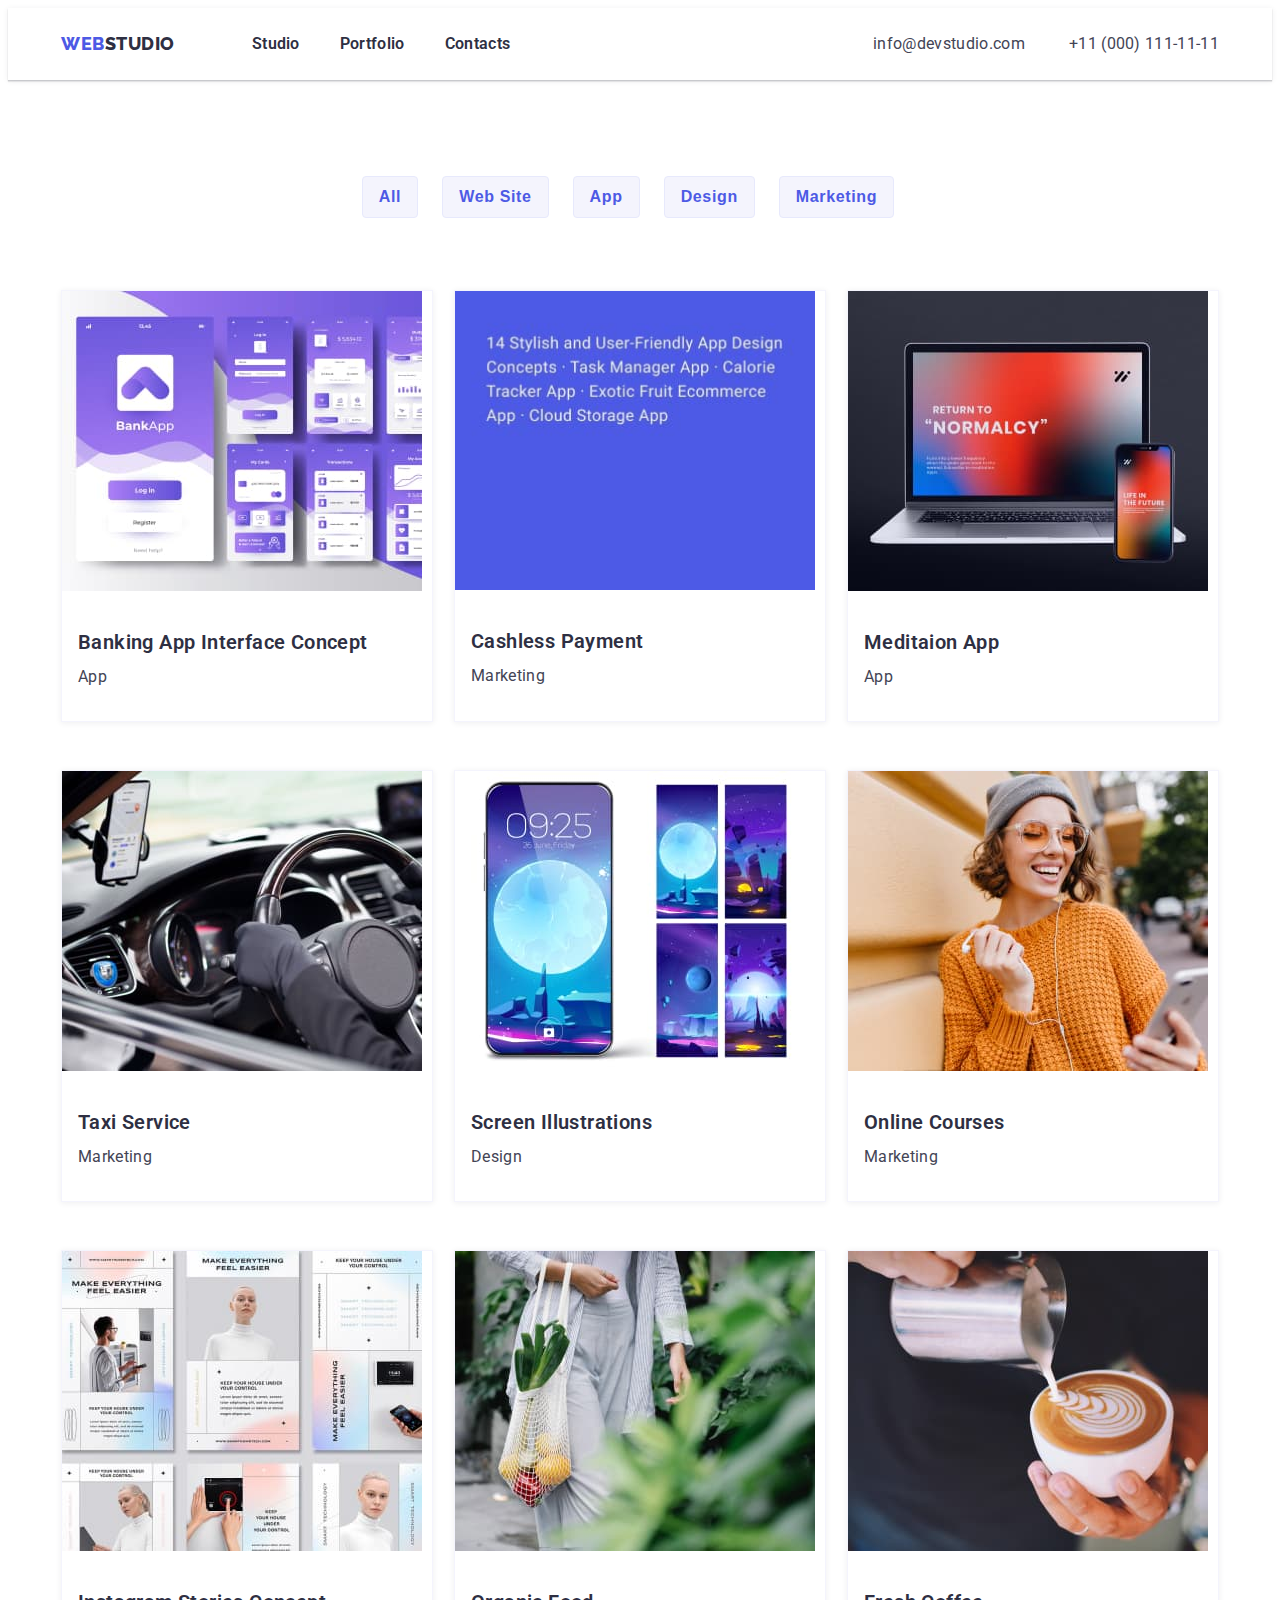
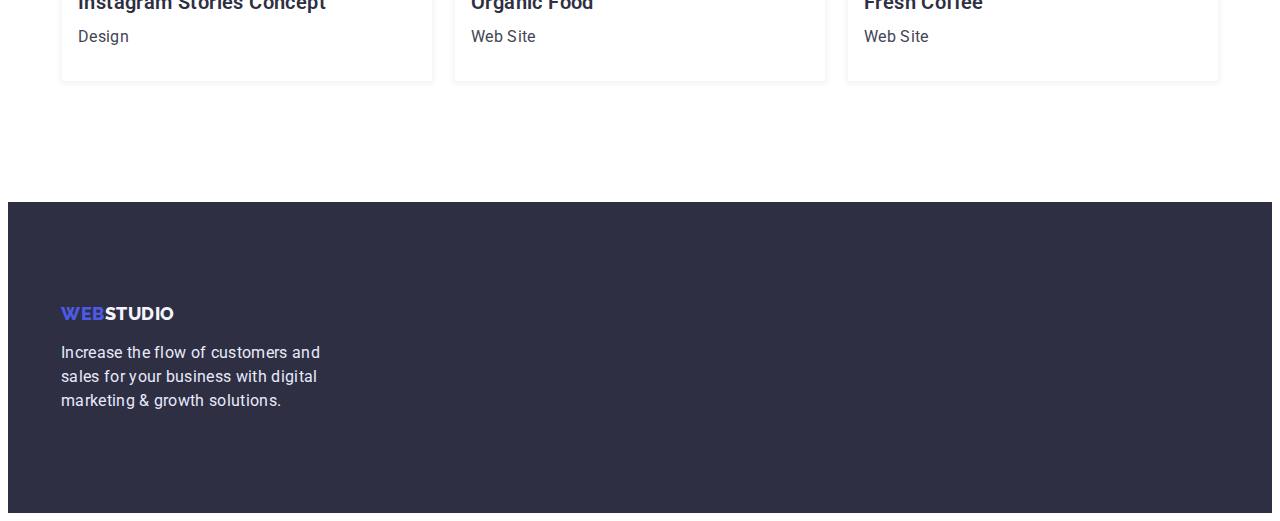
==== portfolio.html @ ed774e04 "homework 3" ====
<!DOCTYPE html>
<html lang="en">
  <head>
    <meta charset="UTF-8" />
    <meta http-equiv="X-UA-Compatible" content="IE=edge" />
    <meta name="viewport" content="width=device-width, initial-scale=1.0" />
    <link
      href="https://fonts.googleapis.com/css2?family=Raleway:wght@800&family=Roboto:wght@400;500;700;900&display=swap"
      rel="stylesheet"
    />
    <link
      rel="stylesheet"
      href="https://cdnjs.cloudflare.com/ajax/libs/modern-normalize/1.1.0/modern-normalize.min.css"
      integrity="sha512-wpPYUAdjBVSE4KJnH1VR1HeZfpl1ub8YT/NKx4PuQ5NmX2tKuGu6U/JRp5y+Y8XG2tV+wKQpNHVUX03MfMFn9Q=="
      crossorigin="anonymous"
      referrerpolicy="no-referrer"
    />
    <link rel="stylesheet" href="./css/styles.css" />
    <title>Web Studio</title>
  </head>
  <body>
    <header class="header-potfolio">
      <div class="container navigaton-position">
        <nav class="nav">
          <a class="logo" href="./index.html"
            ><span class="logo-web">WEB</span
            ><span class="logo-studio">STUDIO</span></a
          >
          <ul class="ul-none-decoration navigation">
            <li class="list">
              <a class="nav-text" href="./index.html">Studio</a>
            </li>
            <li class="list">
              <a class="nav-text" href="portfolio.html">Portfolio</a>
            </li>
            <li class="list"><a class="nav-text" href="#">Contacts</a></li>
          </ul>
        </nav>
        <div class="contacts-position">
          <a class="contacts" href="mailto:info@devstudio.com"
            >info@devstudio.com</a
          >
          <a class="contacts" href="tel:+11(000)1111111">+11 (000) 111-11-11</a>
        </div>
      </div>
    </header>
    <main>
      <section class="section-portfolio">
        <div class="portfolio-position">
          <ul class="ul-none-decoration button-position">
            <li class="list-job">
              <button class="button-portfolio" type="button">All</button>
            </li>
            <li class="list-job">
              <button class="button-portfolio" type="button">Web Site</button>
            </li>
            <li class="list-job">
              <button class="button-portfolio" type="button">App</button>
            </li>
            <li class="list-job">
              <button class="button-portfolio" type="button">Design</button>
            </li>
            <li class="list-job">
              <button class="button-portfolio" type="button">Marketing</button>
            </li>
          </ul>
        </div>
        <div class="container margin">
          <ul class="ul-none-decoration row-works">
            <li class="list-cards-job">
              <img src="./images/bank-app.jpg" alt="a bank app" width="360" />
              <div class="text-padding">
                <h3 class="heading-tree">Banking App Interface Concept</h3>
                <p class="paragraph">App</p>
              </div>
            </li>
            <li class="list-cards-job">
              <img src="./images/some-text.jpg" alt="a some text" width="360" />
              <div class="text-padding">
                <h3 class="heading-tree">Cashless Payment</h3>
                <p class="paragraph">Marketing</p>
              </div>
            </li>
            <li class="list-cards-job">
              <img
                src="./images/notebook-and-smartphone-2.jpg"
                alt="notebook and smartphone"
                width="360"
              />
              <div class="text-padding">
                <h3 class="heading-tree">Meditaion App</h3>
                <p class="paragraph">App</p>
              </div>
            </li>
            <li class="list-cards-job">
              <img src="./images/car.jpg" alt="a car" width="360" />
              <div class="text-padding">
                <h3 class="heading-tree">Taxi Service</h3>
                <p class="paragraph">Marketing</p>
              </div>
            </li>
            <li class="list-cards-job">
              <img
                src="./images/smartphone-with-screens.jpg"
                alt="smartphone with 4 screens"
                width="360"
              />
              <div class="text-padding">
                <h3 class="heading-tree">Screen Illustrations</h3>
                <p class="paragraph">Design</p>
              </div>
            </li>
            <li class="list-cards-job">
              <img
                src="./images/girl-with-headphone.jpg"
                alt="girl with headphone"
                width="360"
              />
              <div class="text-padding">
                <h3 class="heading-tree">Online Courses</h3>
                <p class="paragraph">Marketing</p>
              </div>
            </li>
            <li class="list-cards-job">
              <img
                src="./images/some-design.jpg"
                alt="a some designs"
                width="360"
              />
              <div class="text-padding">
                <h3 class="heading-tree">Instagram Stories Concept</h3>
                <p class="paragraph">Design</p>
              </div>
            </li>
            <li class="list-cards-job">
              <img src="./images/oranges.jpg" alt="oranges" width="360" />
              <div class="text-padding">
                <h3 class="heading-tree">Organic Food</h3>
                <p class="paragraph">Web Site</p>
              </div>
            </li>
            <li class="list-cards-job">
              <img
                src="./images/cup-of-coffee.jpg"
                alt="a cup of coffe"
                width="360"
              />
              <div class="text-padding">
                <h3 class="heading-tree">Fresh Coffee</h3>
                <p class="paragraph">Web Site</p>
              </div>
            </li>
          </ul>
        </div>
      </section>
    </main>
    <footer class="footer">
      <div class="container">
        <a href="#" class="logo footer-logo"
          ><span class="logo-web">WEB</span
          ><span class="logo-studio white">STUDIO</span></a
        >
        <p class="footer-paragraph">
          Increase the flow of customers and sales for your business with
          digital marketing & growth solutions.
        </p>
      </div>
    </footer>
  </body>
</html>
---- css/styles.css ----
body {
  font-family: Roboto;
  color: var(--defoultColor);
}

.ul-none-decoration {
  padding: 0;
  margin: 0;
  list-style: none;
}

h1,
h2,
h3,
h4,
h5,
h6,
p {
  margin: 0;
}

:root {
  --defoultTextSpacing: 0.02em;
  --lineHeight: 1.5;
  --fontWeight: 600;
  --whiteColor: #ffff;
  --defoultColor: #2e2f42;
  --irisColor: #4d5ae5;
}

*:focus {
  outline-color: var(--irisColor);
}

/* container */

.container {
  width: 1158px;
  padding: 0 15px;
  margin: 0 auto;
}

.section {
  padding: 120px 0;
}

.section-padding {
  padding-bottom: 120px;
}

.section-position {
  display: flex;
  justify-content: center;
}

.center {
  text-align: center;
}

/* navigation */

.navigaton-position {
  display: flex;
  justify-content: space-between;
  align-items: center;
}

.nav {
  display: flex;
  align-items: center;
}

.navigation:nth-child(n) {
  display: flex;
}

.list:nth-child(n) {
  margin-right: 40px;
}

.list:last-child {
  margin-right: 0;
}

.nav-text {
  display: inline-block;

  font-size: 16px;
  font-weight: var(--fontWeight);
  line-height: var(--lineHeight);
  letter-spacing: var(--defoultTextSpacing);
  text-decoration: none;

  color: var(--defoultColor);

  padding: 24px 0;
}

.nav-text:hover {
  color: var(--irisColor);
}

.logo {
  display: inline-block;

  font-family: "Raleway";
  font-style: normal;
  font-weight: 800;
  font-size: 18px;
  line-height: 1.3;
  letter-spacing: 0.03em;
  text-decoration: none;
}

.nav > .logo {
  margin-right: 77px;
}

.logo-web {
  color: var(--irisColor);
}

.logo-studio {
  color: var(--defoultColor);
}

.white {
  color: #f4f4fd;
}

.contacts-position {
  margin-left: auto;
}

.contacts {
  margin-right: 40px;
}

.contacts:last-of-type {
  margin-right: 0;
}

.contacts {
  font-size: 16px;
  font-weight: 400;
  line-height: var(--lineHeight);
  letter-spacing: var(--defoultTextSpacing);

  text-decoration: none;

  color: #434455;
}

.contacts:hover {
  color: var(--irisColor);
}

/* main */

.button {
  width: 170px;
  height: 50px;
  background-color: var(--irisColor);
  color: var(--whiteColor);
  border: none;
  border-radius: 4px;

  padding: 0;

  font-family: "Roboto";
  font-style: normal;
  font-weight: var(--fontWeight);
  font-size: 16px;
  line-height: 1.2;
  letter-spacing: 0.04em;

  cursor: pointer;
}

.button:active {
  background-color: #404bbf;
}

.first-background {
  background-color: var(--defoultColor);
  height: 603px;

  display: flex;
  justify-content: center;
  align-items: center;
  flex-direction: column;
}

.second-background {
  background-color: #f4f4fd;
  margin-bottom: 0;
}

.heading {
  font-size: 56px;
  letter-spacing: var(--defoultTextSpacing);
  text-align: center;
  width: 496px;
  margin-bottom: 48px;
  color: var(--whiteColor);
}

.heading-two {
  font-size: 36px;
  font-weight: var(--fontWeight);
  letter-spacing: var(--defoultTextSpacing);

  color: var(--defoultColor);

  margin-bottom: 72px;
}

.heading-tree {
  font-size: 20px;
  font-weight: var(--fontWeight);
  line-height: var(--lineHeight);
  letter-spacing: var(--defoultTextSpacing);

  color: var(--defoultColor);

  margin-bottom: 8px;
}

.space {
  margin-right: 24px;
}

.space:last-of-type {
  margin: 0;
}

.footer-paragraph {
  font-size: 16px;
  font-weight: 400;
  line-height: var(--lineHeight);
  letter-spacing: var(--defoultTextSpacing);

  color: #e7e9fc;
}

.paragraph {
  font-size: 16px;
  font-weight: 400;
  line-height: var(--lineHeight);
  letter-spacing: var(--defoultTextSpacing);

  color: #434455;
}

.button-portfolio {
  font-size: 16px;
  font-weight: var(--fontWeight);
  line-height: var(--lineHeight);

  letter-spacing: 0.04em;

  padding: 8px 16px;

  background-color: #f4f4fd;
  color: var(--irisColor);
  border: 1px solid #e7e9fc;
  border-radius: 4px;

  cursor: pointer;
}

.button-portfolio:hover {
  background-color: var(--irisColor);
  color: var(--whiteColor);
}

.button-portfolio:active {
  background-color: #404bbf;
  color: var(--whiteColor);
}

footer {
  background-color: var(--defoultColor);
  color: var(--whiteColor);

  padding: 100px 0;
}

.ul-benefits {
  display: flex;
  justify-content: space-between;
}

.list-benefits {
  display: flex;
  flex-direction: column;
  margin-right: 24px;
  width: 264px;
}

.list-benefits:last-of-type {
  margin-right: 0;
}

.row {
  display: flex;
  justify-content: space-between;
}

.section-team-padding {
  padding-top: 120px;
  padding-bottom: 120px;
}

.team-cards {
  box-shadow: 0px 1px 6px rgba(46, 47, 66, 0.08),
    0px 1px 1px rgba(46, 47, 66, 0.16), 0px 2px 1px rgba(46, 47, 66, 0.08);
  border-radius: 0px 0px 4px 4px;
  margin-right: 24px;
}

.team-cards h3 {
  margin-bottom: 8px;
}

.team-cards:last-of-type {
  margin-right: 0;
}

.text-padding {
  padding-top: 32px;
  padding-bottom: 32px;
}

.team-cards .text-padding {
  text-align: center;
}

.list-cards-job .text-padding {
  padding-left: 16px;
}

.footer-logo {
  margin-bottom: 16px;
}

/* .footer-content {
  flex-direction: column;
  align-items: flex-start;
} */

.footer-paragraph {
  width: 264px;
}

/* portfolio.html */

.header-potfolio {
  box-shadow: 0px 2px 1px rgba(46, 47, 66, 0.08),
    0px 1px 1px rgba(46, 47, 66, 0.16), 0px 1px 6px rgba(46, 47, 66, 0.08);
}

.section-portfolio {
  display: flex;
  justify-content: center;
  align-items: center;
  flex-direction: column;

  padding-top: 96px;
  padding-bottom: 120px;
}

.button-position {
  display: flex;
}

.list-job {
  margin-right: 24px;
}

.portfolio-position {
  margin-bottom: 72px;

  display: flex;
  justify-content: center;
}

.row-works {
  display: flex;
  justify-content: space-between;
  flex-wrap: wrap;
}

.list-cards-job {
  border: 0.5px solid #f4f4fd;
  box-shadow: 0px 1px 6px rgba(46, 47, 66, 0.08);
  width: calc((100% - 48px) / 3);

  margin-bottom: 48px;
}

.margin {
  margin-bottom: -48px;
}
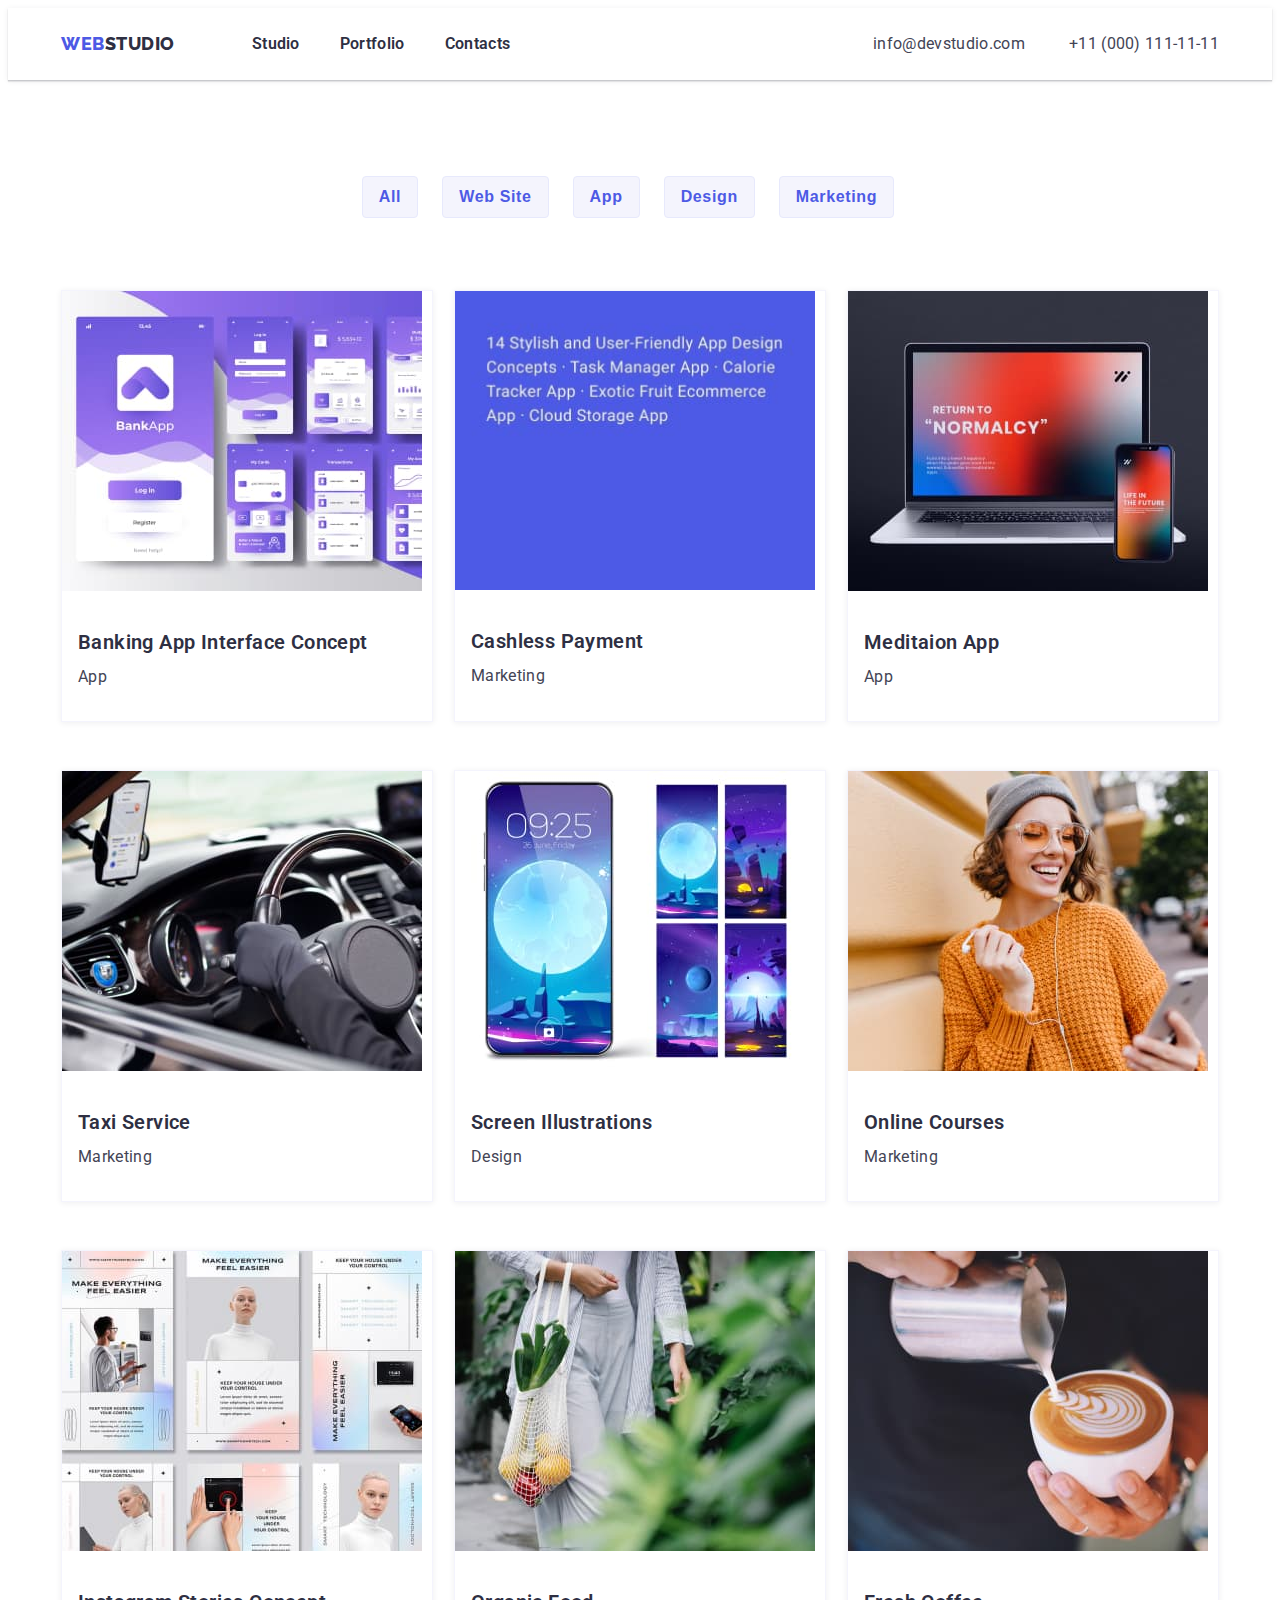
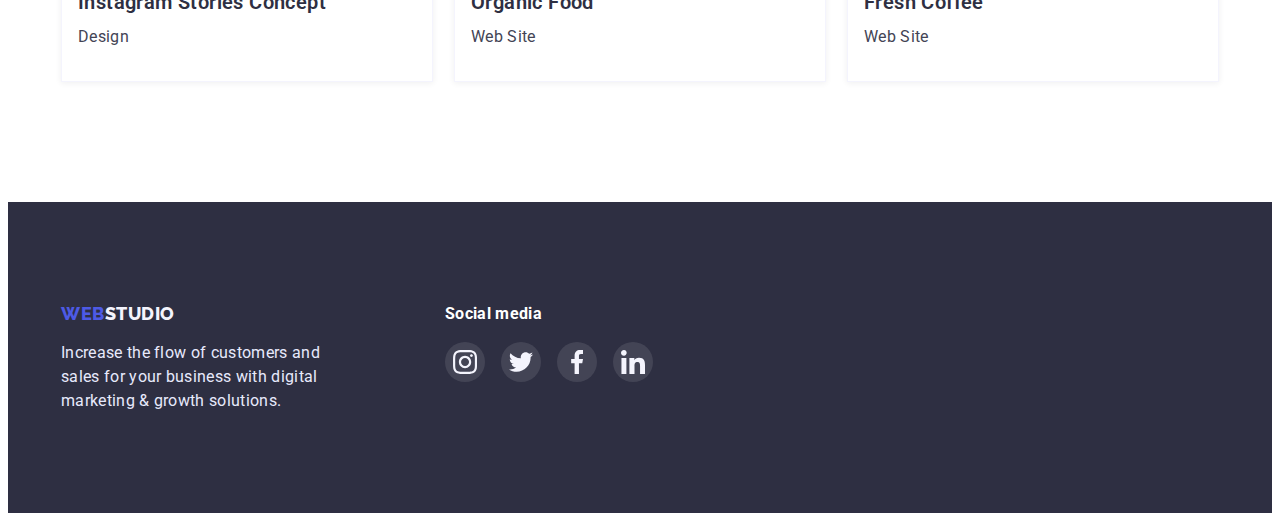
==== commit fd052c07: "done :+1:" ====
--- a/portfolio.html
+++ b/portfolio.html
@@ -156,14 +156,83 @@
     </main>
     <footer class="footer">
       <div class="container">
-        <a href="#" class="logo footer-logo"
-          ><span class="logo-web">WEB</span
-          ><span class="logo-studio white">STUDIO</span></a
-        >
-        <p class="footer-paragraph">
-          Increase the flow of customers and sales for your business with
-          digital marketing & growth solutions.
-        </p>
+        <div class="footer-contain">
+          <div>
+            <a href="#" class="logo footer-logo"
+              ><span class="logo-web">WEB</span
+              ><span class="logo-studio white">STUDIO</span></a
+            >
+            <p class="footer-paragraph">
+              Increase the flow of customers and sales for your business with
+              digital marketing & growth solutions.
+            </p>
+          </div>
+          <div>
+            <h3>Social media</h3>
+            <ul class="icon-contacts">
+              <li>
+                <a
+                  class="icon"
+                  href="https://www.instagram.com/"
+                  target="_blank"
+                  rel="noreferrer noopener nofollow"
+                >
+                  <svg width="24" height="24">
+                    <use
+                      class="icon-svg"
+                      href="./images/symbol-defs.svg#icon-instagram"
+                    ></use>
+                  </svg>
+                </a>
+              </li>
+              <li>
+                <a
+                  class="icon"
+                  href="https://twitter.com/"
+                  target="_blank"
+                  rel="noreferrer noopener nofollow"
+                >
+                  <svg width="24" height="24">
+                    <use
+                      class="icon-svg"
+                      href="./images/symbol-defs.svg#icon-twitter"
+                    ></use>
+                  </svg>
+                </a>
+              </li>
+              <li>
+                <a
+                  class="icon"
+                  href="https://www.facebook.com/"
+                  target="_blank"
+                  rel="noreferrer noopener nofollow"
+                >
+                  <svg width="24" height="24">
+                    <use
+                      class="icon-svg"
+                      href="./images/symbol-defs.svg#icon-facebook"
+                    ></use>
+                  </svg>
+                </a>
+              </li>
+              <li>
+                <a
+                  class="icon"
+                  href="https://www.linkedin.com/"
+                  target="_blank"
+                  rel="noreferrer noopener nofollow"
+                >
+                  <svg width="24" height="24">
+                    <use
+                      class="icon-svg"
+                      href="./images/symbol-defs.svg#icon-linkedin"
+                    ></use>
+                  </svg>
+                </a>
+              </li>
+            </ul>
+          </div>
+        </div>
       </div>
     </footer>
   </body>
--- a/css/styles.css
+++ b/css/styles.css
@@ -3,7 +3,7 @@
   color: var(--defoultColor);
 }
 
-.ul-none-decoration {
+ul {
   padding: 0;
   margin: 0;
   list-style: none;
@@ -26,6 +26,7 @@
   --whiteColor: #ffff;
   --defoultColor: #2e2f42;
   --irisColor: #4d5ae5;
+  --cloudColor: #f4f4fd;
 }
 
 *:focus {
@@ -158,14 +159,12 @@
 /* main */
 
 .button {
-  width: 170px;
-  height: 50px;
   background-color: var(--irisColor);
   color: var(--whiteColor);
   border: none;
   border-radius: 4px;
 
-  padding: 0;
+  padding: 16px 32px;
 
   font-family: "Roboto";
   font-style: normal;
@@ -189,6 +188,17 @@
   justify-content: center;
   align-items: center;
   flex-direction: column;
+}
+
+.background {
+  background-image: linear-gradient(
+      to right,
+      rgba(0, 0, 0, 0.7),
+      rgba(0, 0, 0, 0.7)
+    ),
+    url(../images/background.jpg);
+  background-repeat: no-repeat;
+  background-size: cover;
 }
 
 .second-background {
@@ -320,6 +330,11 @@
 }
 
 .team-cards h3 {
+  font-size: 20px;
+  margin-bottom: 8px;
+}
+
+.team-cards p {
   margin-bottom: 8px;
 }
 
@@ -402,3 +417,117 @@
 .margin {
   margin-bottom: -48px;
 }
+
+.section-castomers {
+  padding-top: 120px;
+  padding-bottom: 120px;
+}
+
+.section-castomers h2 {
+  text-align: center;
+}
+
+/* svg */
+
+.list-benefits .heading-tree::before {
+  display: block;
+  content: "";
+  height: 112px;
+  background-repeat: no-repeat;
+  background-position: center;
+  background-size: 64px;
+  background-color: #f4f4fd;
+
+  border-radius: 4px;
+  margin-bottom: 8px;
+}
+
+.antenna::before {
+  background-image: url(../images/antenna.svg);
+}
+.clock::before {
+  background-image: url(../images/clock.svg);
+}
+.diagram::before {
+  background-image: url(../images/diagram.svg);
+}
+
+.astronaut::before {
+  background-image: url(../images/astronaut.svg);
+}
+
+.icon {
+  display: flex;
+  justify-content: center;
+  align-items: center;
+
+  background-color: var(--irisColor);
+  width: 40px;
+  height: 40px;
+  border-radius: 50%;
+}
+
+.icon-svg {
+  fill: var(--cloudColor);
+}
+
+.icon-contacts {
+  display: flex;
+  justify-content: space-around;
+}
+
+.companys {
+  display: flex;
+  justify-content: space-around;
+}
+
+.customers-svg {
+  border: 1px solid #8e8f99;
+  border-radius: 4px;
+  padding: 16px 32px;
+}
+
+.color-company {
+  fill: #8e8f99;
+}
+
+.customers-svg:hover .color-company,
+.customers-svg:hover {
+  fill: var(--irisColor);
+  border-color: var(--irisColor);
+}
+
+.footer-contain {
+  display: flex;
+}
+
+.footer h3 {
+  margin-bottom: 16px;
+}
+
+.footer-contain div {
+  margin-right: 120px;
+}
+
+.footer-contain div:last-of-type {
+  margin-right: 0px;
+}
+
+.footer-contain h3 {
+  font-size: 16px;
+  line-height: 24px;
+
+  letter-spacing: var(--defoultTextSpacing);
+}
+
+.footer .icon {
+  background-color: #ffffff1a;
+}
+
+.footer .icon-contacts li {
+  margin-right: 16px;
+}
+
+.footer .icon-contacts li:last-of-type {
+  margin-right: 0px;
+}
